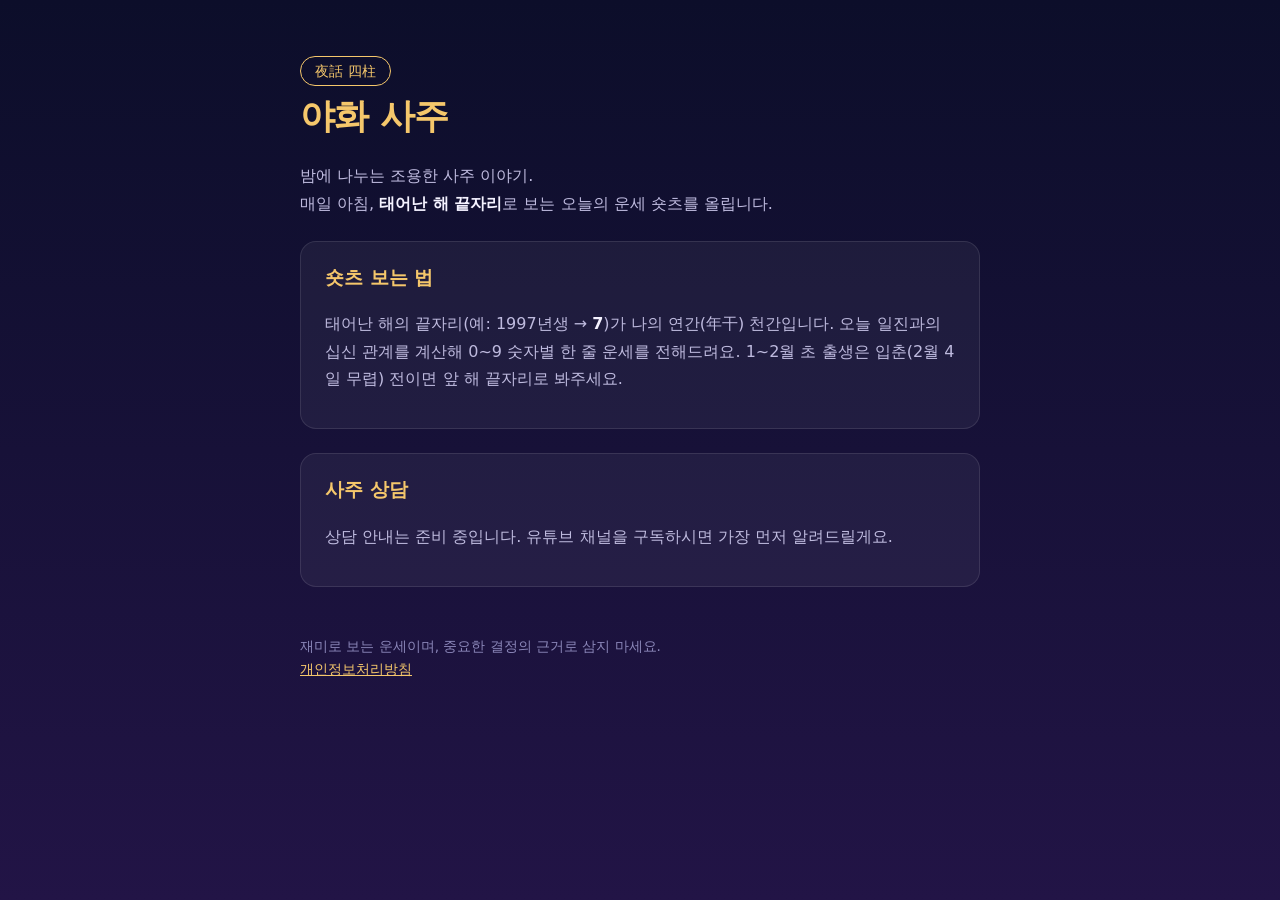
==== index.html @ b4060361 "야화 사주 홈페이지와 개인정보처리방침 Co-Authored-By: Claude Opus 5.5 <noreply@anthropic.com> Claude-Session: https:/" ====
<!doctype html>
<html lang="ko">
<head>
<meta charset="utf-8">
<meta name="viewport" content="width=device-width,initial-scale=1">
<title>야화 사주</title>
<meta name="description" content="매일 아침, 태어난 해 끝자리로 보는 오늘의 사주 숏츠">
<link rel="stylesheet" href="style.css">
</head>
<body>
<main>
  <span class="tag">夜話 四柱</span>
  <h1>야화 사주</h1>
  <p>밤에 나누는 조용한 사주 이야기.<br>매일 아침, <strong>태어난 해 끝자리</strong>로 보는 오늘의 운세 숏츠를 올립니다.</p>

  <div class="card">
    <h2 style="margin-top:0">숏츠 보는 법</h2>
    <p>태어난 해의 끝자리(예: 1997년생 → <strong>7</strong>)가 나의 연간(年干) 천간입니다.
    오늘 일진과의 십신 관계를 계산해 0~9 숫자별 한 줄 운세를 전해드려요.
    1~2월 초 출생은 입춘(2월 4일 무렵) 전이면 앞 해 끝자리로 봐주세요.</p>
  </div>

  <div class="card">
    <h2 style="margin-top:0">사주 상담</h2>
    <p>상담 안내는 준비 중입니다. 유튜브 채널을 구독하시면 가장 먼저 알려드릴게요.</p>
  </div>

  <footer>
    재미로 보는 운세이며, 중요한 결정의 근거로 삼지 마세요.<br>
    <a href="privacy.html">개인정보처리방침</a>
  </footer>
</main>
</body>
</html>
---- style.css ----
:root{--bg:#0c0e2a;--bg2:#221446;--gold:#f5c76b;--text:#f4f2ff;--sub:#bebade}
*{box-sizing:border-box}
body{margin:0;min-height:100vh;background:linear-gradient(180deg,var(--bg),var(--bg2));color:var(--text);
font-family:"Noto Sans KR",system-ui,-apple-system,"Apple SD Gothic Neo","Malgun Gothic",sans-serif;line-height:1.7}
main{max-width:720px;margin:0 auto;padding:56px 20px 80px}
h1{font-size:2.2rem;margin:0 0 4px;color:var(--gold);letter-spacing:-.02em}
h2{font-size:1.2rem;margin:36px 0 8px;color:var(--gold)}
p,li{color:var(--sub)} strong{color:var(--text)}
.tag{display:inline-block;border:1px solid var(--gold);color:var(--gold);border-radius:999px;padding:2px 14px;font-size:.9rem}
.card{background:rgba(255,255,255,.05);border:1px solid rgba(255,255,255,.1);border-radius:16px;padding:20px 24px;margin-top:24px}
a{color:var(--gold)} footer{margin-top:48px;font-size:.85rem;color:#8a86b8}
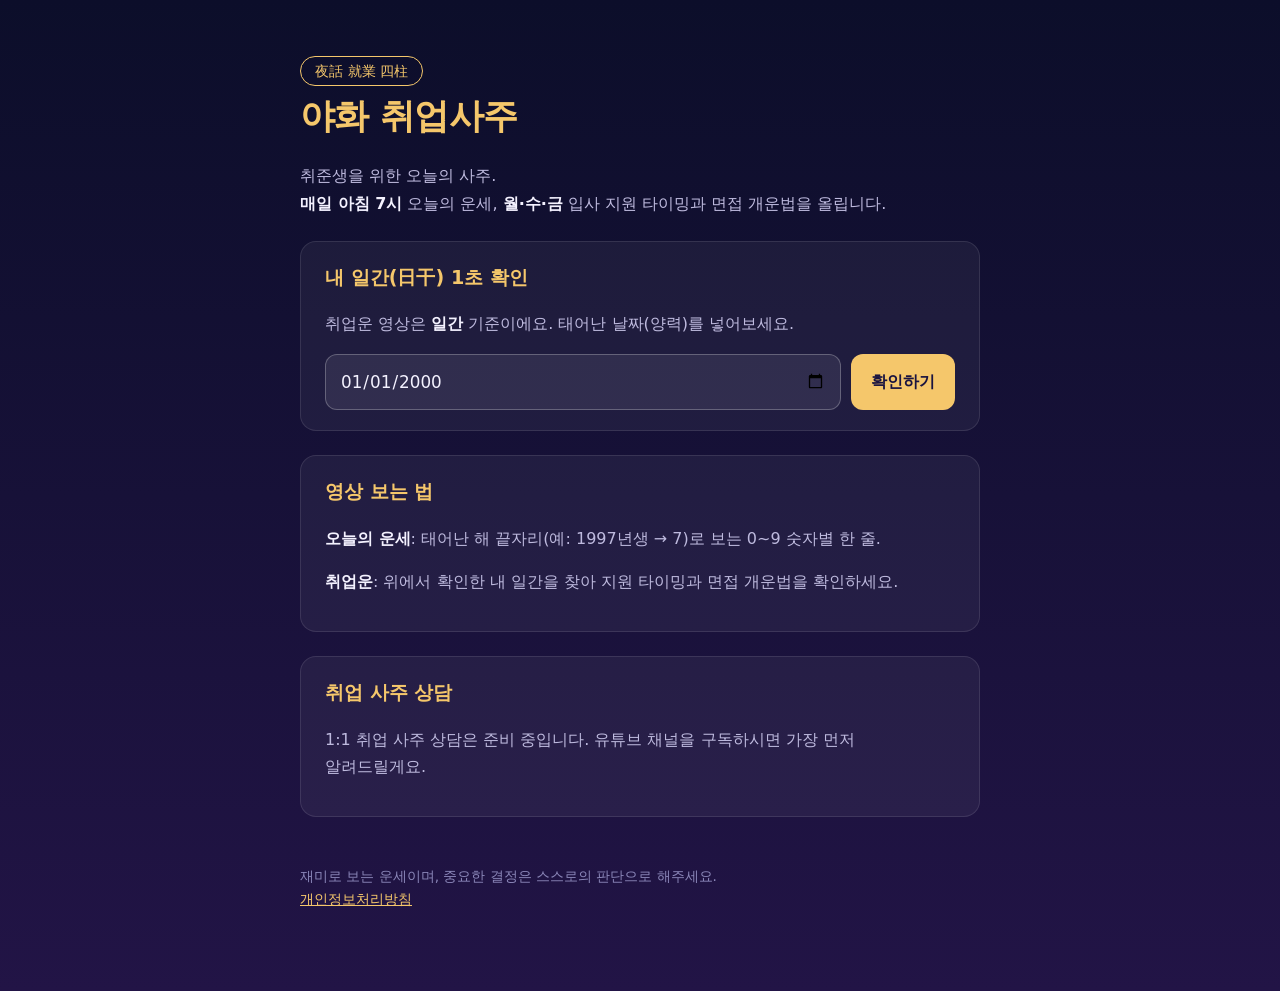
==== commit c4a1b779: "야화 취업사주로 리브랜딩, 생년월일로 일간 확인 계산기 추가 Co-Authored-By: Claude Opus 5.5 <noreply@anthropic.com> Claude-Ses" ====
--- a/index.html
+++ b/index.html
@@ -3,32 +3,83 @@
 <head>
 <meta charset="utf-8">
 <meta name="viewport" content="width=device-width,initial-scale=1">
-<title>야화 사주</title>
-<meta name="description" content="매일 아침, 태어난 해 끝자리로 보는 오늘의 사주 숏츠">
+<title>야화 취업사주</title>
+<meta name="description" content="취준생을 위한 오늘의 사주 · 입사 지원 타이밍 · 면접 개운법. 생년월일로 내 일간 1초 확인">
 <link rel="stylesheet" href="style.css">
 </head>
 <body>
 <main>
-  <span class="tag">夜話 四柱</span>
-  <h1>야화 사주</h1>
-  <p>밤에 나누는 조용한 사주 이야기.<br>매일 아침, <strong>태어난 해 끝자리</strong>로 보는 오늘의 운세 숏츠를 올립니다.</p>
+  <span class="tag">夜話 就業 四柱</span>
+  <h1>야화 취업사주</h1>
+  <p>취준생을 위한 오늘의 사주.<br>
+  <strong>매일 아침 7시</strong> 오늘의 운세, <strong>월·수·금</strong> 입사 지원 타이밍과 면접 개운법을 올립니다.</p>
 
-  <div class="card">
-    <h2 style="margin-top:0">숏츠 보는 법</h2>
-    <p>태어난 해의 끝자리(예: 1997년생 → <strong>7</strong>)가 나의 연간(年干) 천간입니다.
-    오늘 일진과의 십신 관계를 계산해 0~9 숫자별 한 줄 운세를 전해드려요.
-    1~2월 초 출생은 입춘(2월 4일 무렵) 전이면 앞 해 끝자리로 봐주세요.</p>
+  <div class="card" id="ilgan">
+    <h2 style="margin-top:0">내 일간(日干) 1초 확인</h2>
+    <p>취업운 영상은 <strong>일간</strong> 기준이에요. 태어난 날짜(양력)를 넣어보세요.</p>
+    <div class="calc">
+      <input id="birth" type="date" min="1940-01-01" max="2015-12-31" value="2000-01-01" aria-label="생년월일 (양력)">
+      <button id="go" type="button">확인하기</button>
+    </div>
+    <div class="result" id="result" aria-live="polite">
+      <p class="small" id="pillar"></p>
+      <div class="big" id="stem"></div>
+      <p><strong id="name"></strong></p>
+      <p id="trait"></p>
+      <p class="small">※ 밤 11시 이후 출생이라면 다음 날짜로도 한 번 확인해 보세요. (자시 기준은 학파마다 달라요)</p>
+    </div>
   </div>
 
   <div class="card">
-    <h2 style="margin-top:0">사주 상담</h2>
-    <p>상담 안내는 준비 중입니다. 유튜브 채널을 구독하시면 가장 먼저 알려드릴게요.</p>
+    <h2 style="margin-top:0">영상 보는 법</h2>
+    <p><strong>오늘의 운세</strong>: 태어난 해 끝자리(예: 1997년생 → 7)로 보는 0~9 숫자별 한 줄.</p>
+    <p><strong>취업운</strong>: 위에서 확인한 내 일간을 찾아 지원 타이밍과 면접 개운법을 확인하세요.</p>
+  </div>
+
+  <div class="card">
+    <h2 style="margin-top:0">취업 사주 상담</h2>
+    <p>1:1 취업 사주 상담은 준비 중입니다. 유튜브 채널을 구독하시면 가장 먼저 알려드릴게요.</p>
   </div>
 
   <footer>
-    재미로 보는 운세이며, 중요한 결정의 근거로 삼지 마세요.<br>
+    재미로 보는 운세이며, 중요한 결정은 스스로의 판단으로 해주세요.<br>
     <a href="privacy.html">개인정보처리방침</a>
   </footer>
 </main>
+<script>
+const STEMS = "갑을병정무기경신임계", HANJA = "甲乙丙丁戊己庚辛壬癸";
+const BR = "자축인묘진사오미신유술해", BRH = "子丑寅卯辰巳午未申酉戌亥";
+const EL = ["목","목","화","화","토","토","금","금","수","수"];
+const TRAIT = [
+  "곧게 뻗는 큰 나무. 리더십과 추진력이 강점이에요. 기획·관리 직무와 잘 맞아요.",
+  "유연한 풀꽃. 협업과 적응력이 뛰어나요. 서비스·마케팅 직무와 잘 맞아요.",
+  "하늘의 태양. 밝은 에너지와 발표력이 무기예요. 영업·홍보 직무와 잘 맞아요.",
+  "따뜻한 촛불. 섬세한 집중력이 강점이에요. 연구·디자인 직무와 잘 맞아요.",
+  "듬직한 큰 산. 신뢰감과 안정감을 줘요. 관리·공공 직무와 잘 맞아요.",
+  "기름진 땅. 꼼꼼함과 실무력이 뛰어나요. 인사·회계 직무와 잘 맞아요.",
+  "단단한 바위. 결단력과 원칙이 강점이에요. 엔지니어·법무 직무와 잘 맞아요.",
+  "빛나는 보석. 감각과 완성도가 남달라요. 품질·디자인·금융 직무와 잘 맞아요.",
+  "넓은 바다. 큰 시야와 전략이 강점이에요. 기획·무역 직무와 잘 맞아요.",
+  "촉촉한 이슬비. 직관과 공감력이 뛰어나요. 상담·콘텐츠 직무와 잘 맞아요."
+];
+function pillar(y, m, d) {
+  const days = Math.floor(Date.UTC(y, m - 1, d) / 86400000);
+  const jdn = days + 2440588;               // 율리우스 적일
+  return ((jdn + 49) % 60 + 60) % 60;       // 0 = 갑자 (2000-01-01 = 무오)
+}
+document.getElementById("go").addEventListener("click", () => {
+  const v = document.getElementById("birth").value;
+  if (!v) return;
+  const [y, m, d] = v.split("-").map(Number);
+  const p = pillar(y, m, d), s = p % 10, b = p % 12;
+  const ko = STEMS[s] + BR[b];
+  const pillarName = ko === "병신" ? HANJA[s] + BRH[b] : ko + "(" + HANJA[s] + BRH[b] + ")";
+  document.getElementById("pillar").textContent = `${y}년 ${m}월 ${d}일 · 일주 ${pillarName}`;
+  document.getElementById("stem").textContent = HANJA[s];
+  document.getElementById("name").textContent = `내 일간은 ${STEMS[s]}${EL[s]} (${HANJA[s]})`;
+  document.getElementById("trait").textContent = TRAIT[s];
+  document.getElementById("result").classList.add("show");
+});
+</script>
 </body>
 </html>
--- a/style.css
+++ b/style.css
@@ -1,7 +1,7 @@
 :root{--bg:#0c0e2a;--bg2:#221446;--gold:#f5c76b;--text:#f4f2ff;--sub:#bebade}
 *{box-sizing:border-box}
 body{margin:0;min-height:100vh;background:linear-gradient(180deg,var(--bg),var(--bg2));color:var(--text);
-font-family:"Noto Sans KR",system-ui,-apple-system,"Apple SD Gothic Neo","Malgun Gothic",sans-serif;line-height:1.7}
+word-break:keep-all;font-family:"Noto Sans KR",system-ui,-apple-system,"Apple SD Gothic Neo","Malgun Gothic",sans-serif;line-height:1.7}
 main{max-width:720px;margin:0 auto;padding:56px 20px 80px}
 h1{font-size:2.2rem;margin:0 0 4px;color:var(--gold);letter-spacing:-.02em}
 h2{font-size:1.2rem;margin:36px 0 8px;color:var(--gold)}
@@ -9,3 +9,10 @@
 .tag{display:inline-block;border:1px solid var(--gold);color:var(--gold);border-radius:999px;padding:2px 14px;font-size:.9rem}
 .card{background:rgba(255,255,255,.05);border:1px solid rgba(255,255,255,.1);border-radius:16px;padding:20px 24px;margin-top:24px}
 a{color:var(--gold)} footer{margin-top:48px;font-size:.85rem;color:#8a86b8}
+.calc{display:flex;flex-wrap:wrap;gap:10px;margin-top:12px}
+.calc input{flex:1 1 180px;min-width:0;font:inherit;font-size:1.05rem;padding:12px 14px;border-radius:12px;border:1px solid rgba(255,255,255,.25);background:rgba(255,255,255,.08);color:var(--text)}
+.calc button{font:inherit;font-weight:700;padding:12px 20px;border:0;border-radius:12px;background:var(--gold);color:#1a1440;cursor:pointer}
+.result{margin-top:18px;display:none}
+.result.show{display:block}
+.big{font-size:3.4rem;line-height:1.1;color:var(--gold);margin:6px 0}
+.small{font-size:.85rem;color:#8a86b8}
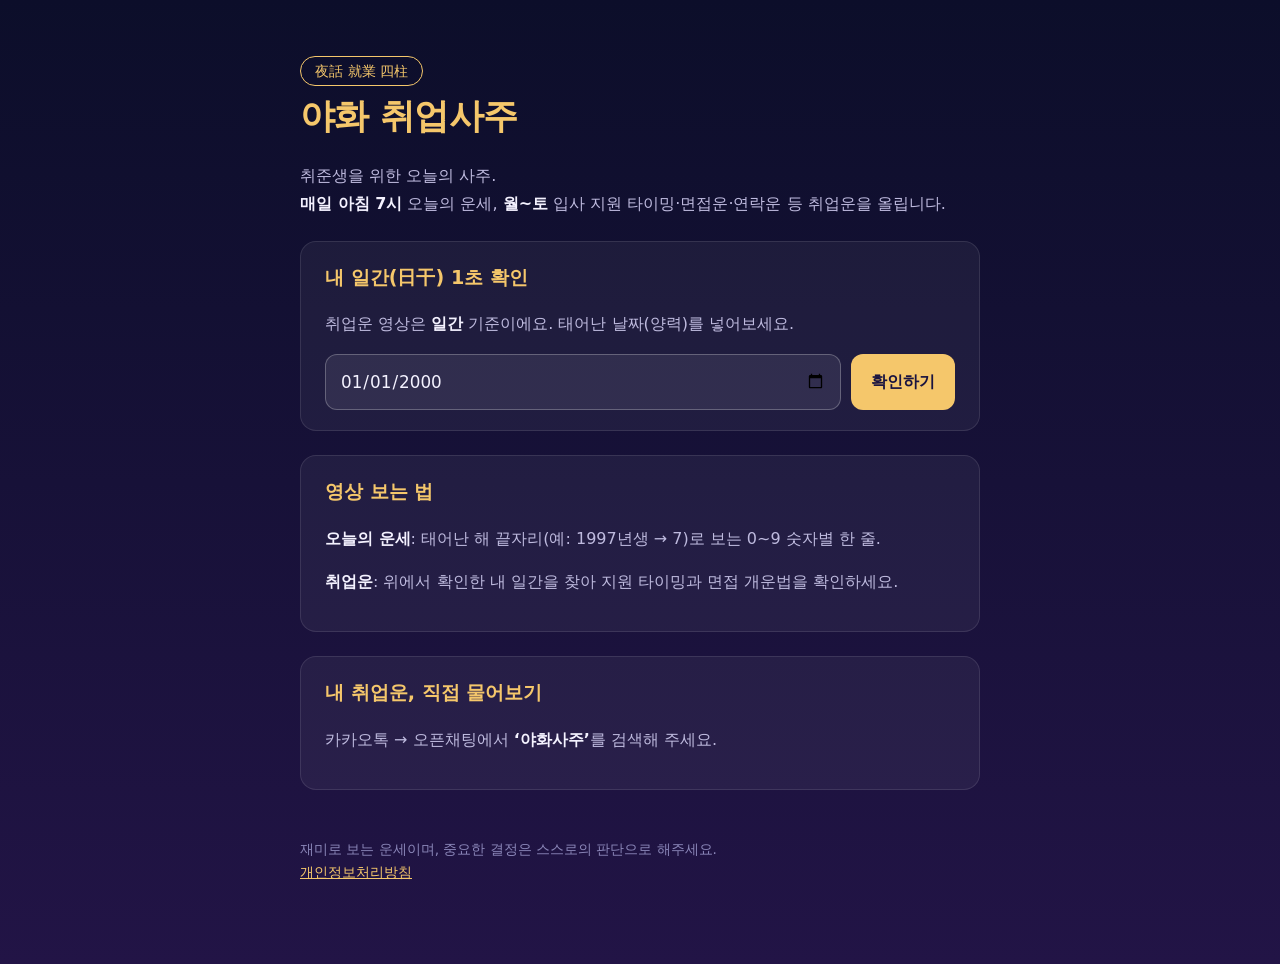
==== commit 8d55f317: "오픈채팅 '야화사주' 안내, 월~토 업로드 문구 Co-Authored-By: Claude Opus 5.5 <noreply@anthropic.com> Claude-Session: h" ====
--- a/index.html
+++ b/index.html
@@ -12,7 +12,7 @@
   <span class="tag">夜話 就業 四柱</span>
   <h1>야화 취업사주</h1>
   <p>취준생을 위한 오늘의 사주.<br>
-  <strong>매일 아침 7시</strong> 오늘의 운세, <strong>월·수·금</strong> 입사 지원 타이밍과 면접 개운법을 올립니다.</p>
+  <strong>매일 아침 7시</strong> 오늘의 운세, <strong>월~토</strong> 입사 지원 타이밍·면접운·연락운 등 취업운을 올립니다.</p>
 
   <div class="card" id="ilgan">
     <h2 style="margin-top:0">내 일간(日干) 1초 확인</h2>
@@ -37,8 +37,8 @@
   </div>
 
   <div class="card">
-    <h2 style="margin-top:0">취업 사주 상담</h2>
-    <p>1:1 취업 사주 상담은 준비 중입니다. 유튜브 채널을 구독하시면 가장 먼저 알려드릴게요.</p>
+    <h2 style="margin-top:0">내 취업운, 직접 물어보기</h2>
+    <p>카카오톡 → 오픈채팅에서 <strong>‘야화사주’</strong>를 검색해 주세요.</p>
   </div>
 
   <footer>
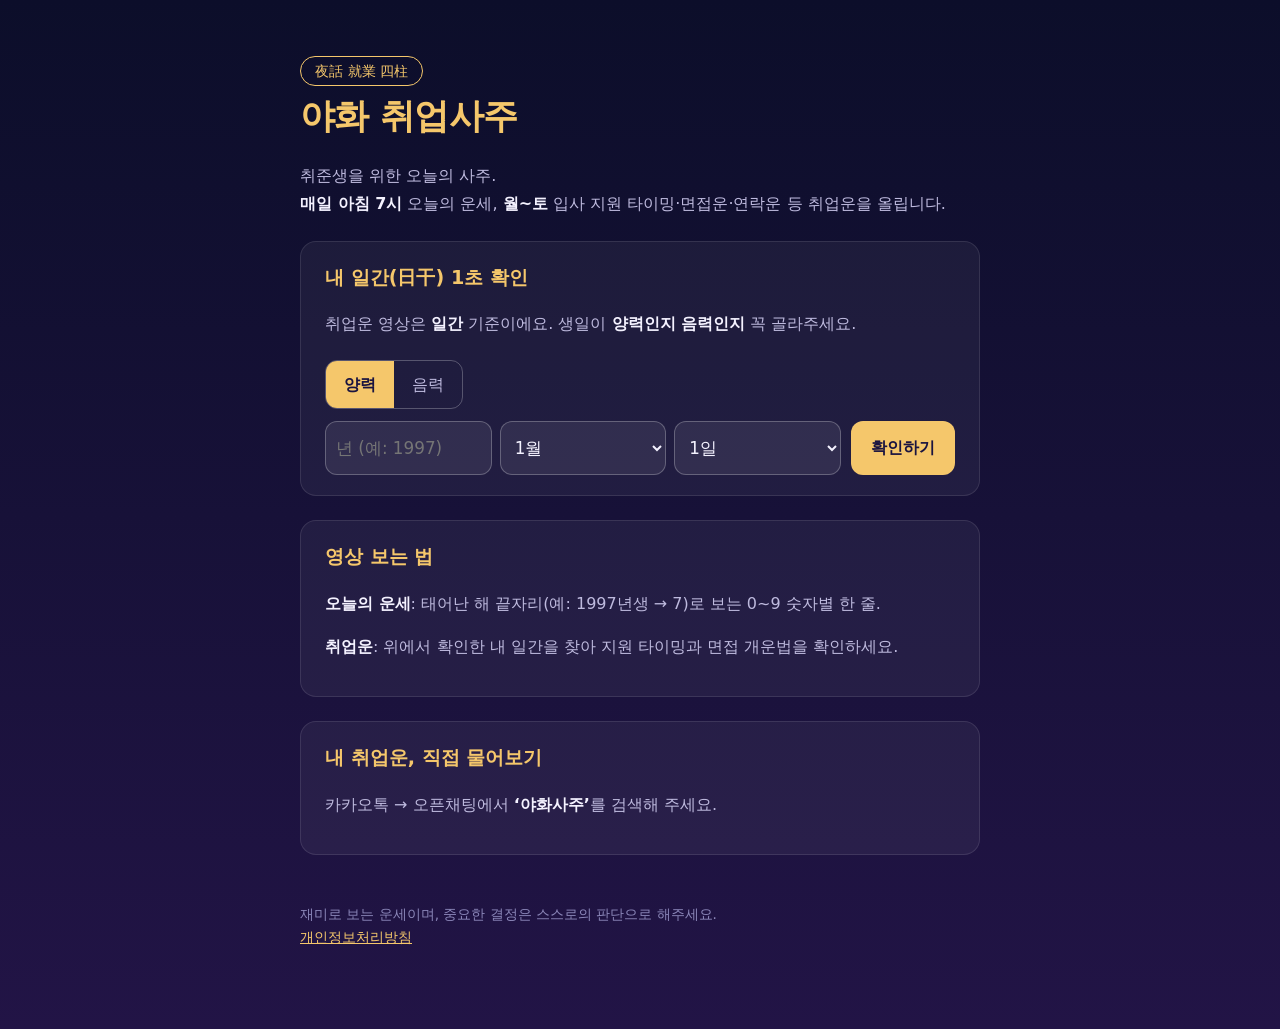
==== commit ce2beb28: "일간 계산기: 음력(윤달 포함) 생일 지원 음력→양력 변환표(1930~2030)를 korean-lunar-calendar로 생성해 12,120개 날짜로 검증(불일치 0). 양력/음" ====
--- a/index.html
+++ b/index.html
@@ -16,17 +16,29 @@
 
   <div class="card" id="ilgan">
     <h2 style="margin-top:0">내 일간(日干) 1초 확인</h2>
-    <p>취업운 영상은 <strong>일간</strong> 기준이에요. 태어난 날짜(양력)를 넣어보세요.</p>
+    <p>취업운 영상은 <strong>일간</strong> 기준이에요. 생일이 <strong>양력인지 음력인지</strong> 꼭 골라주세요.</p>
+    <div>
+      <span class="seg" role="radiogroup" aria-label="양력/음력">
+        <label><input type="radio" name="cal" value="solar" checked><span>양력</span></label>
+        <label><input type="radio" name="cal" value="lunar"><span>음력</span></label>
+      </span>
+      <label class="leap" id="leapWrap" hidden><input type="checkbox" id="leap"> 윤달</label>
+    </div>
     <div class="calc">
-      <input id="birth" type="date" min="1940-01-01" max="2015-12-31" value="2000-01-01" aria-label="생년월일 (양력)">
+      <div class="ymd">
+        <input id="y" type="number" inputmode="numeric" min="1930" max="2030" placeholder="년 (예: 1997)" aria-label="태어난 해">
+        <select id="m" aria-label="월"></select>
+        <select id="d" aria-label="일"></select>
+      </div>
       <button id="go" type="button">확인하기</button>
     </div>
+    <p class="err" id="err"></p>
     <div class="result" id="result" aria-live="polite">
       <p class="small" id="pillar"></p>
       <div class="big" id="stem"></div>
       <p><strong id="name"></strong></p>
       <p id="trait"></p>
-      <p class="small">※ 밤 11시 이후 출생이라면 다음 날짜로도 한 번 확인해 보세요. (자시 기준은 학파마다 달라요)</p>
+      <p class="small">※ 밤 11시 이후 출생이라면 다음 날로도 한 번 확인해 보세요. (자시 기준은 학파마다 달라요)</p>
     </div>
   </div>
 
@@ -46,6 +58,7 @@
     <a href="privacy.html">개인정보처리방침</a>
   </footer>
 </main>
+<script src="lunar.js"></script>
 <script>
 const STEMS = "갑을병정무기경신임계", HANJA = "甲乙丙丁戊己庚辛壬癸";
 const BR = "자축인묘진사오미신유술해", BRH = "子丑寅卯辰巳午未申酉戌亥";
@@ -67,18 +80,37 @@
   const jdn = days + 2440588;               // 율리우스 적일
   return ((jdn + 49) % 60 + 60) % 60;       // 0 = 갑자 (2000-01-01 = 무오)
 }
-document.getElementById("go").addEventListener("click", () => {
-  const v = document.getElementById("birth").value;
-  if (!v) return;
-  const [y, m, d] = v.split("-").map(Number);
-  const p = pillar(y, m, d), s = p % 10, b = p % 12;
+const $ = id => document.getElementById(id);
+for (let i = 1; i <= 12; i++) $("m").add(new Option(i + "월", i));
+for (let i = 1; i <= 31; i++) $("d").add(new Option(i + "일", i));
+document.querySelectorAll('input[name=cal]').forEach(r => r.addEventListener("change", () => {
+  $("leapWrap").hidden = !(document.querySelector('input[name=cal]:checked').value === "lunar");
+}));
+function fail(msg) { $("err").textContent = msg; $("err").style.display = "block"; $("result").classList.remove("show"); }
+$("go").addEventListener("click", () => {
+  $("err").style.display = "none";
+  const y = +$("y").value, m = +$("m").value, d = +$("d").value;
+  if (!(y >= 1930 && y <= 2030)) return fail("태어난 해를 1930~2030 사이로 넣어주세요.");
+  const lunar = document.querySelector('input[name=cal]:checked').value === "lunar";
+  const leap = lunar && $("leap").checked;
+  let sy = y, sm = m, sd = d, from = "";
+  if (lunar) {
+    const r = lunarToSolar(y, m, d, leap);
+    if (!r) return fail(leap ? `${y}년에는 윤${m}월이 없거나, 그 달에 ${d}일이 없어요.` : `음력 ${y}년 ${m}월에는 ${d}일이 없어요.`);
+    [sy, sm, sd] = r;
+    from = ` (음력 ${y}.${m}.${d}${leap ? " 윤달" : ""})`;
+  } else {
+    const t = new Date(Date.UTC(y, m - 1, d));
+    if (t.getUTCMonth() !== m - 1) return fail(`양력 ${y}년 ${m}월에는 ${d}일이 없어요.`);
+  }
+  const p = pillar(sy, sm, sd), s = p % 10, b = p % 12;
   const ko = STEMS[s] + BR[b];
   const pillarName = ko === "병신" ? HANJA[s] + BRH[b] : ko + "(" + HANJA[s] + BRH[b] + ")";
-  document.getElementById("pillar").textContent = `${y}년 ${m}월 ${d}일 · 일주 ${pillarName}`;
-  document.getElementById("stem").textContent = HANJA[s];
-  document.getElementById("name").textContent = `내 일간은 ${STEMS[s]}${EL[s]} (${HANJA[s]})`;
-  document.getElementById("trait").textContent = TRAIT[s];
-  document.getElementById("result").classList.add("show");
+  $("pillar").textContent = `양력 ${sy}.${sm}.${sd}${from} · 일주 ${pillarName}`;
+  $("stem").textContent = HANJA[s];
+  $("name").textContent = `내 일간은 ${STEMS[s]}${EL[s]} (${HANJA[s]})`;
+  $("trait").textContent = TRAIT[s];
+  $("result").classList.add("show");
 });
 </script>
 </body>
--- a/style.css
+++ b/style.css
@@ -16,3 +16,13 @@
 .result.show{display:block}
 .big{font-size:3.4rem;line-height:1.1;color:var(--gold);margin:6px 0}
 .small{font-size:.85rem;color:#8a86b8}
+.seg{display:inline-flex;border:1px solid rgba(255,255,255,.25);border-radius:12px;overflow:hidden;margin-top:6px}
+.seg label{padding:10px 18px;cursor:pointer;color:var(--sub)}
+.seg input{position:absolute;opacity:0;pointer-events:none}
+.seg input:checked+span{color:#1a1440}
+.seg label:has(input:checked){background:var(--gold);color:#1a1440;font-weight:700}
+.leap{margin-left:12px;color:var(--sub);font-size:.95rem}
+.ymd{display:flex;gap:8px;flex:1 1 260px;min-width:0}
+.ymd input,.ymd select{flex:1;min-width:0;font:inherit;font-size:1.05rem;padding:12px 10px;border-radius:12px;border:1px solid rgba(255,255,255,.25);background:rgba(255,255,255,.08);color:var(--text)}
+.ymd select option{color:#111}
+.err{color:#ff9b8a;margin-top:10px;display:none}
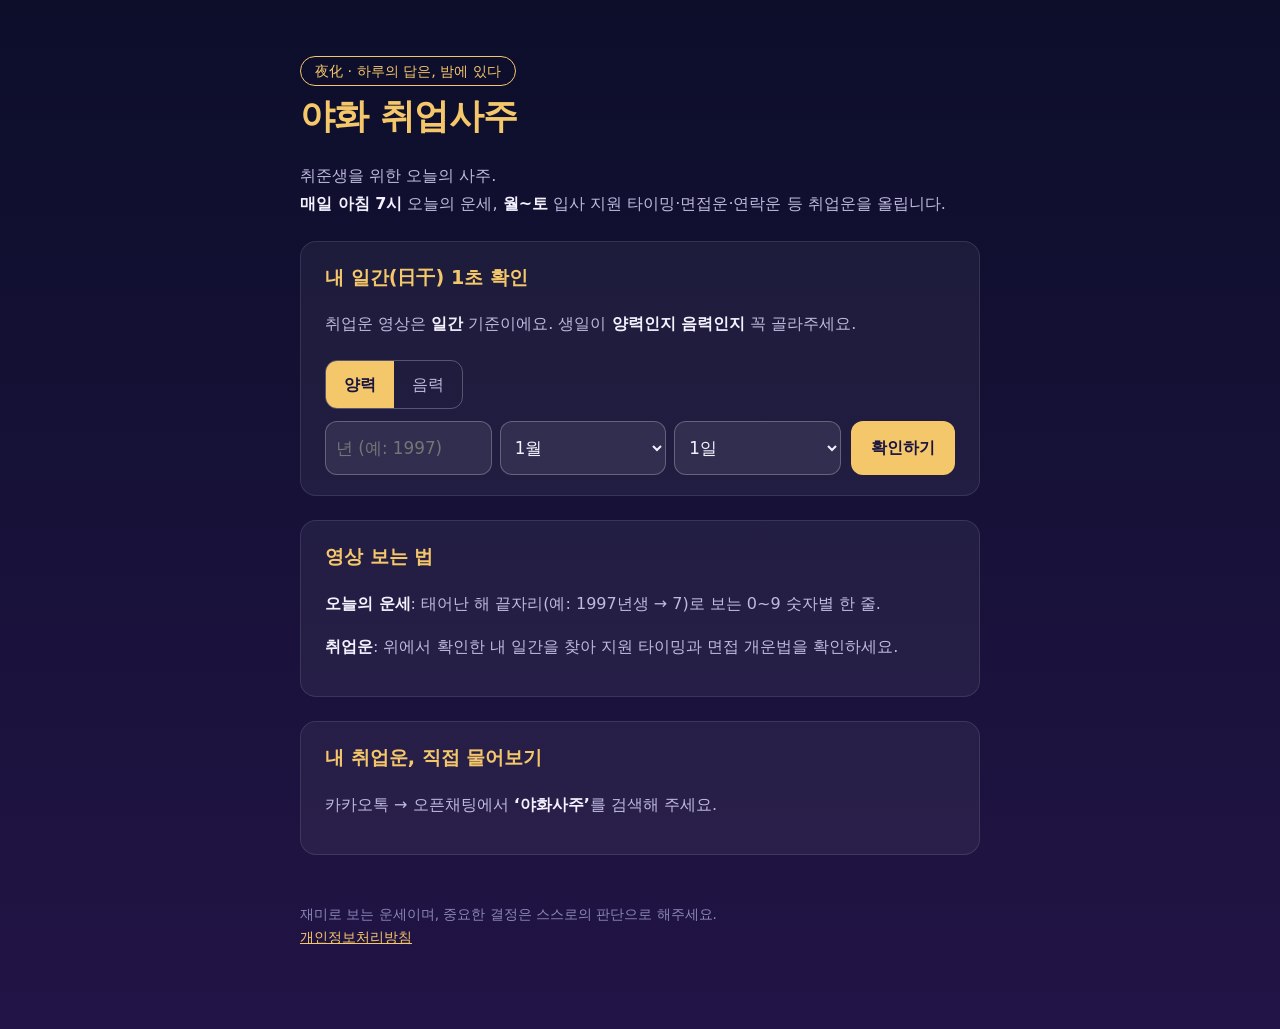
==== commit ebd4a2af: "브랜드 한자 표기 夜話 → 夜化 Co-Authored-By: Claude Opus 5.5 <noreply@anthropic.com> Claude-Session: https://cl" ====
--- a/index.html
+++ b/index.html
@@ -9,7 +9,7 @@
 </head>
 <body>
 <main>
-  <span class="tag">夜話 就業 四柱</span>
+  <span class="tag">夜化 · 하루의 답은, 밤에 있다</span>
   <h1>야화 취업사주</h1>
   <p>취준생을 위한 오늘의 사주.<br>
   <strong>매일 아침 7시</strong> 오늘의 운세, <strong>월~토</strong> 입사 지원 타이밍·면접운·연락운 등 취업운을 올립니다.</p>
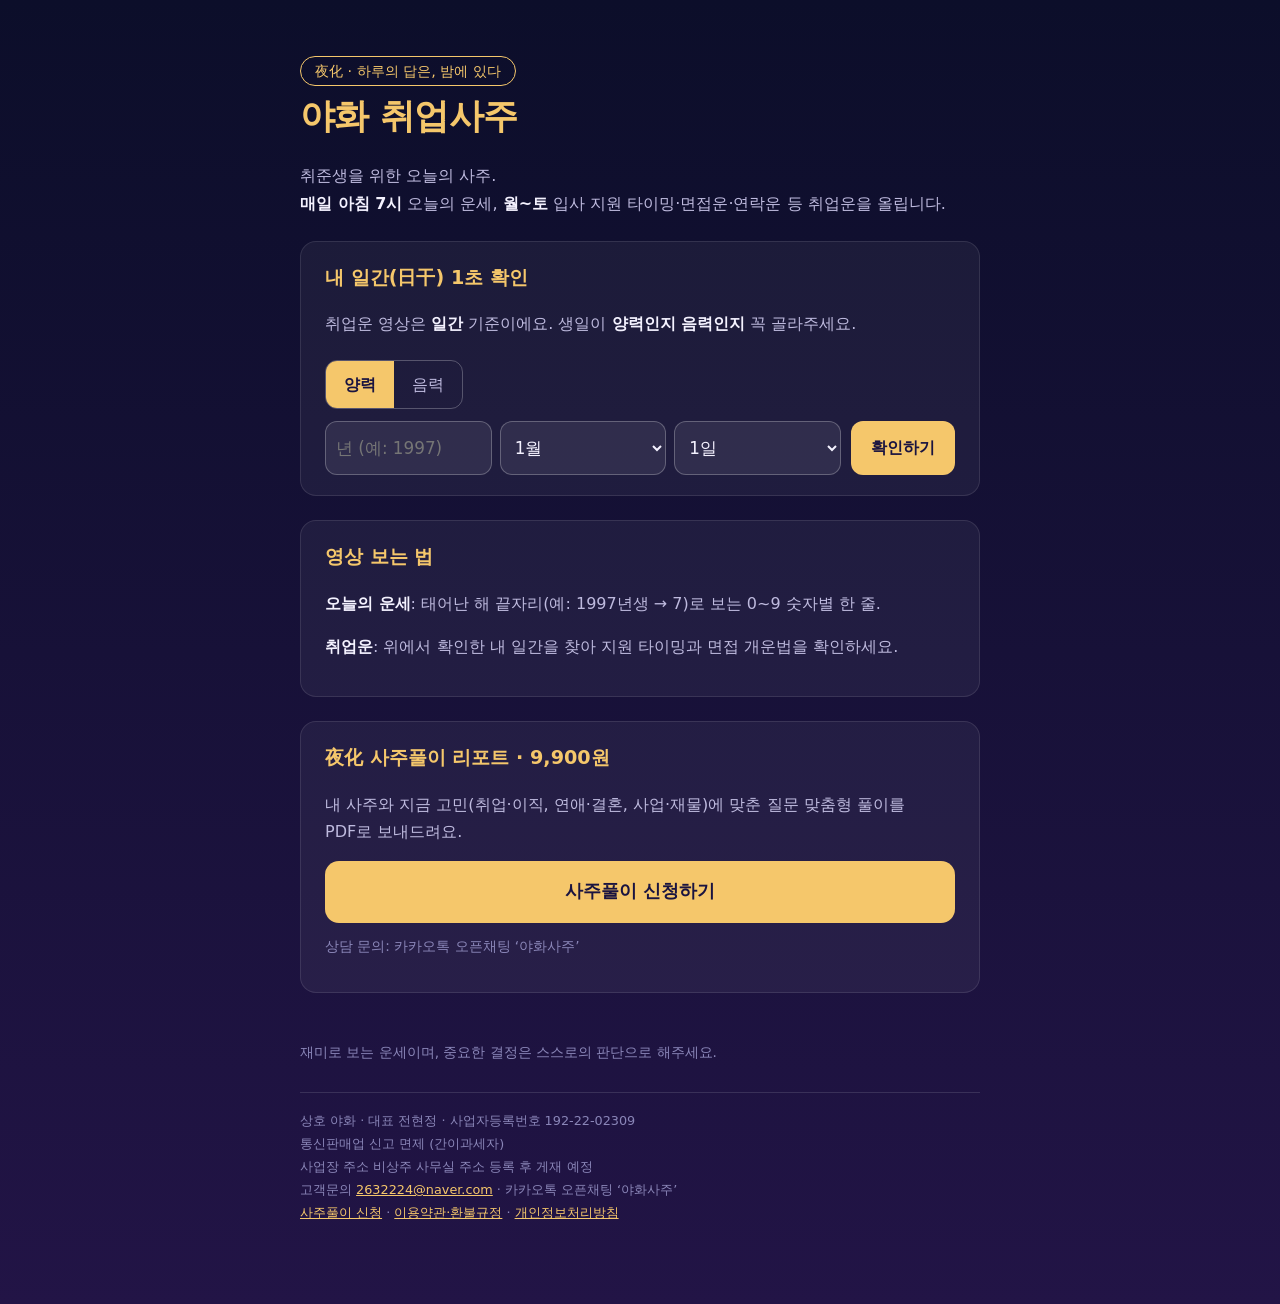
==== commit b5b23bad: "판매 페이지 추가: 사주풀이 리포트 9,900원, 이용약관·환불규정, 개인정보처리방침 개정, 사업자 정보 표시 결제 버튼은 결제 연동 전까지 비활성. 사업장 주소는 비상주 주소 등" ====
--- a/index.html
+++ b/index.html
@@ -49,13 +49,15 @@
   </div>
 
   <div class="card">
-    <h2 style="margin-top:0">내 취업운, 직접 물어보기</h2>
-    <p>카카오톡 → 오픈채팅에서 <strong>‘야화사주’</strong>를 검색해 주세요.</p>
+    <h2 style="margin-top:0">夜化 사주풀이 리포트 · 9,900원</h2>
+    <p>내 사주와 지금 고민(취업·이직, 연애·결혼, 사업·재물)에 맞춘 질문 맞춤형 풀이를 PDF로 보내드려요.</p>
+    <a class="btn" href="report.html">사주풀이 신청하기</a>
+    <p class="small" style="margin-top:12px">상담 문의: 카카오톡 오픈채팅 ‘야화사주’</p>
   </div>
 
   <footer>
     재미로 보는 운세이며, 중요한 결정은 스스로의 판단으로 해주세요.<br>
-    <a href="privacy.html">개인정보처리방침</a>
+    <div data-biz></div>
   </footer>
 </main>
 <script src="lunar.js"></script>
@@ -113,5 +115,6 @@
   $("result").classList.add("show");
 });
 </script>
+<script src="biz.js"></script>
 </body>
 </html>
--- a/style.css
+++ b/style.css
@@ -26,3 +26,17 @@
 .ymd input,.ymd select{flex:1;min-width:0;font:inherit;font-size:1.05rem;padding:12px 10px;border-radius:12px;border:1px solid rgba(255,255,255,.25);background:rgba(255,255,255,.08);color:var(--text)}
 .ymd select option{color:#111}
 .err{color:#ff9b8a;margin-top:10px;display:none}
+.biz{margin-top:28px;padding-top:16px;border-top:1px solid rgba(255,255,255,.12);font-size:.8rem;color:#8a86b8;line-height:1.8}
+.price{font-size:2.2rem;color:var(--gold);font-weight:800;margin:4px 0}
+.price small{font-size:.9rem;color:var(--sub);font-weight:400}
+ol.steps{padding-left:1.2em} ol.steps li{margin:6px 0}
+form .row{margin:14px 0}
+form label.t{display:block;font-weight:700;color:var(--text);margin-bottom:6px}
+form input[type=text],form input[type=email],form input[type=number],form select,form textarea{width:100%;box-sizing:border-box;font:inherit;font-size:1rem;padding:12px;border-radius:12px;border:1px solid rgba(255,255,255,.25);background:rgba(255,255,255,.08);color:var(--text)}
+form select option{color:#111}
+form textarea{min-height:110px;resize:vertical}
+.inline{display:flex;gap:8px;flex-wrap:wrap}.inline>*{flex:1 1 90px;min-width:0}
+.check{display:flex;gap:8px;align-items:flex-start;font-size:.92rem;margin:8px 0;color:var(--sub)}
+.btn{display:block;width:100%;font:inherit;font-weight:800;font-size:1.1rem;padding:16px;border:0;border-radius:14px;background:var(--gold);color:#1a1440;cursor:pointer;margin-top:12px;text-align:center;text-decoration:none}
+.btn[disabled]{opacity:.55;cursor:not-allowed}
+.sample{background:rgba(245,199,107,.08);border-left:3px solid var(--gold);padding:12px 16px;border-radius:8px;color:var(--text)}
